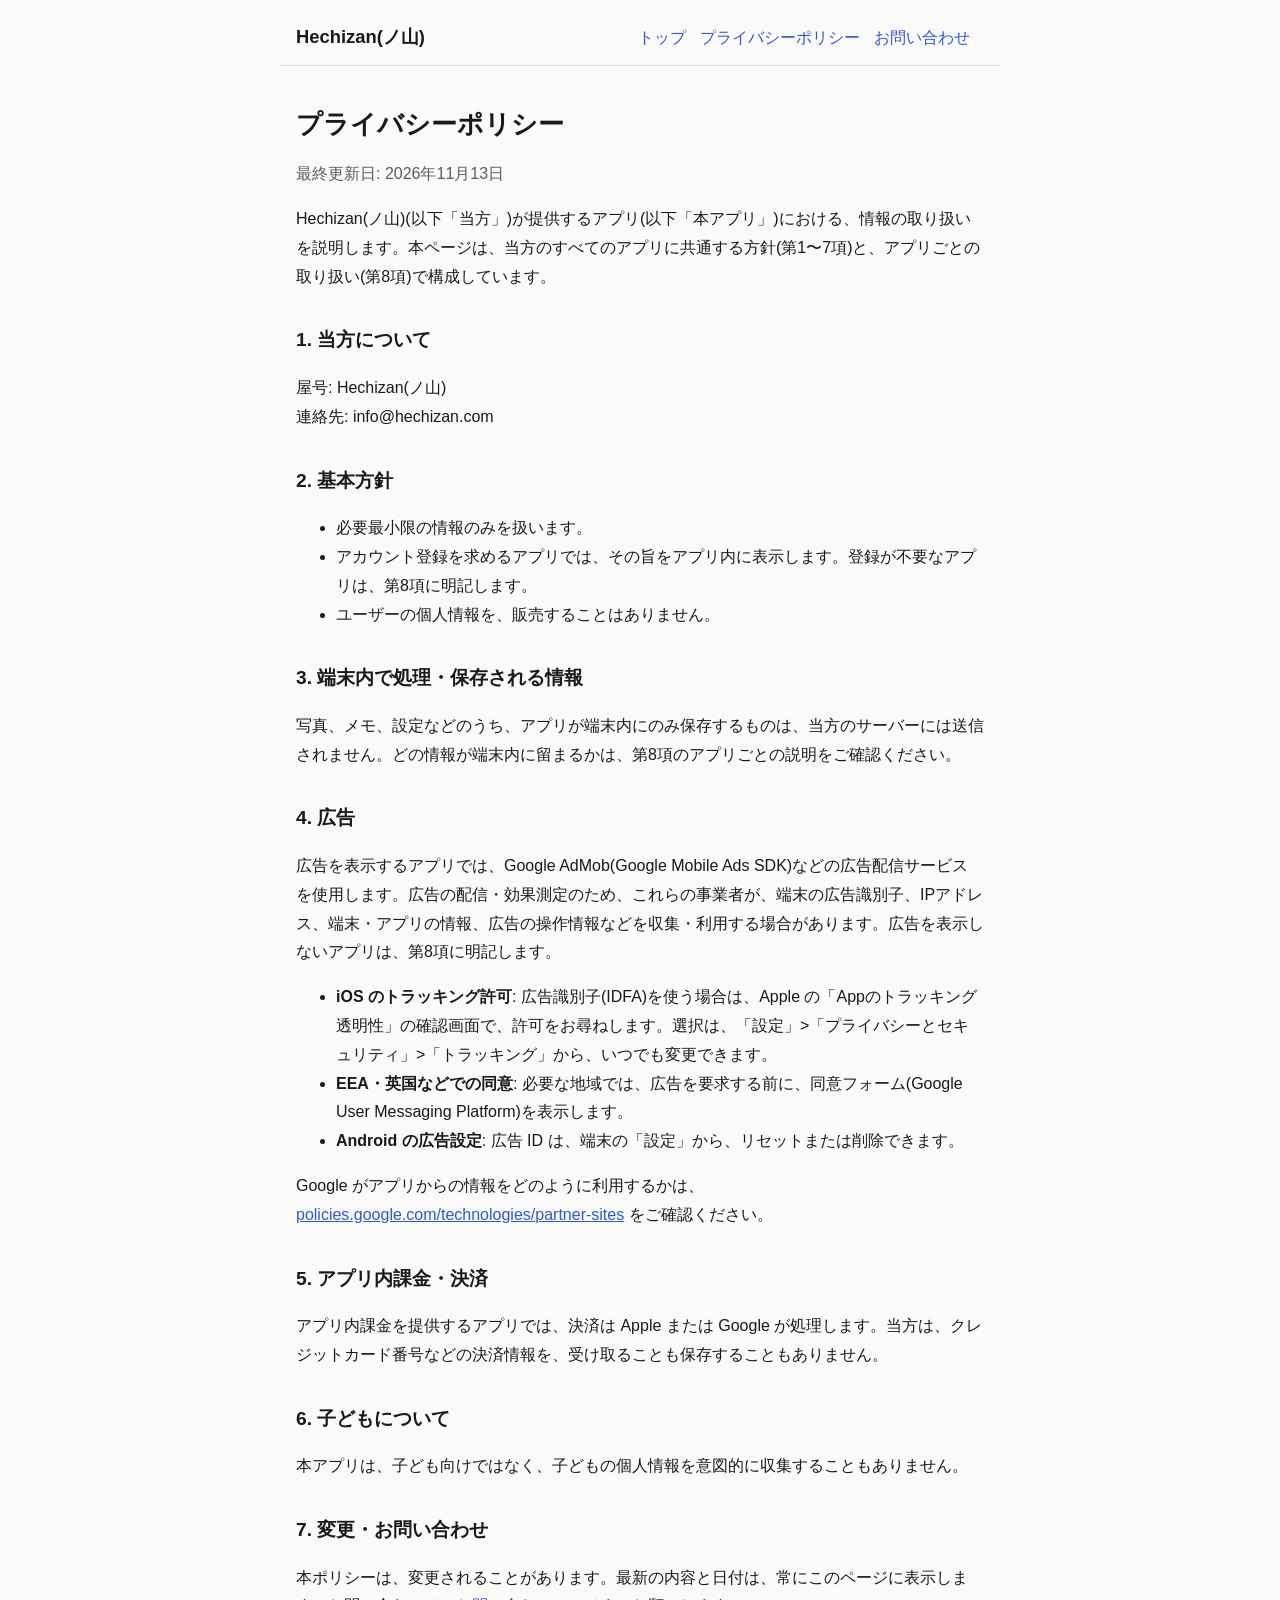
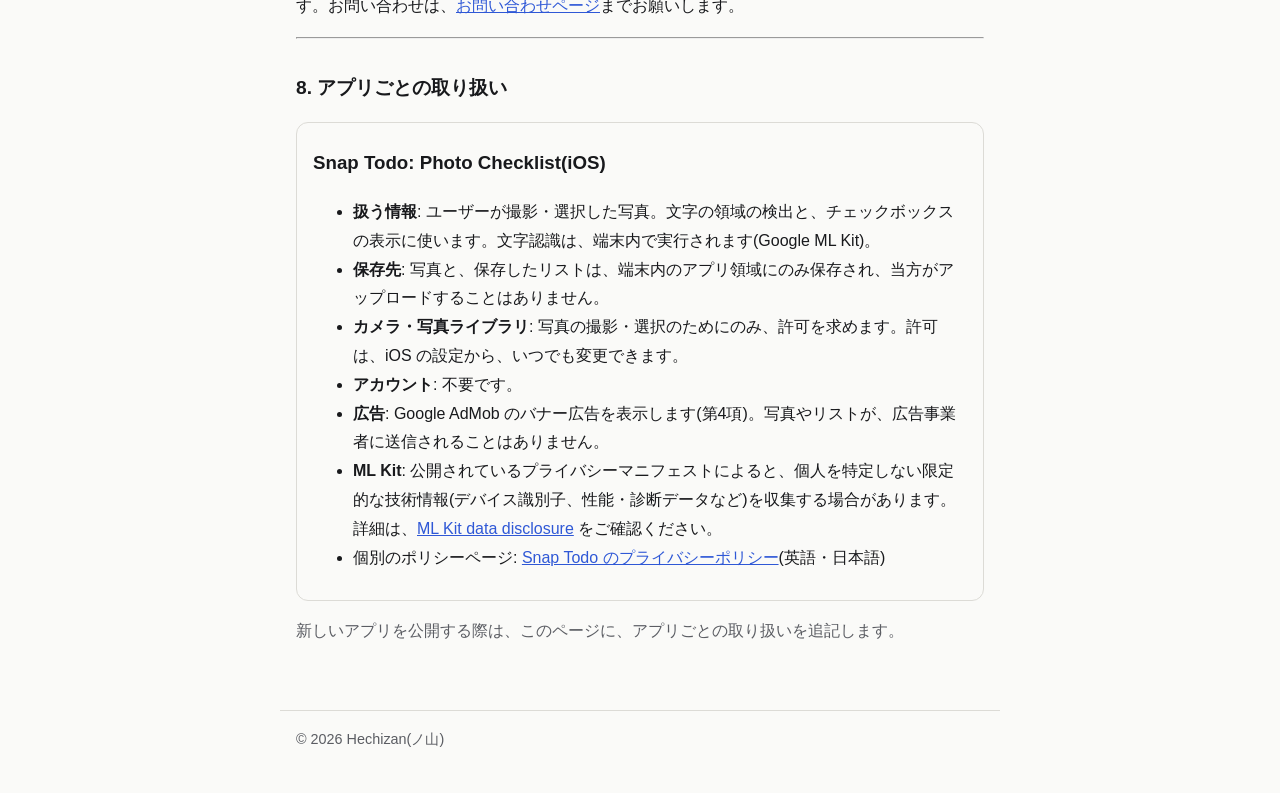
==== privacy/index.html @ 688349de "feat: add business site (top, privacy policy, contact, app-ads.txt) Co-Authored-By: Claude Sonnet 5." ====
<!doctype html>
<html lang="ja">
<head>
<meta charset="utf-8">
<meta name="viewport" content="width=device-width, initial-scale=1">
<title>プライバシーポリシー | Hechizan(ノ山)</title>
<meta name="description" content="Hechizan(ノ山)が提供するアプリの、情報の取り扱いについて。">
<link rel="stylesheet" href="/style.css">
</head>
<body>
<header>
  <a class="brand" href="/">Hechizan(ノ山)</a>
  <nav><a href="/">トップ</a><a href="/privacy/">プライバシーポリシー</a><a href="/contact/">お問い合わせ</a></nav>
</header>
<main>
<h1>プライバシーポリシー</h1>
<p class="sub">最終更新日: 2026年11月13日</p>

<p>Hechizan(ノ山)(以下「当方」)が提供するアプリ(以下「本アプリ」)における、情報の取り扱いを説明します。本ページは、当方のすべてのアプリに共通する方針(第1〜7項)と、アプリごとの取り扱い(第8項)で構成しています。</p>

<h2>1. 当方について</h2>
<p>屋号: Hechizan(ノ山)<br>連絡先: info@hechizan.com</p>

<h2>2. 基本方針</h2>
<ul>
  <li>必要最小限の情報のみを扱います。</li>
  <li>アカウント登録を求めるアプリでは、その旨をアプリ内に表示します。登録が不要なアプリは、第8項に明記します。</li>
  <li>ユーザーの個人情報を、販売することはありません。</li>
</ul>

<h2>3. 端末内で処理・保存される情報</h2>
<p>写真、メモ、設定などのうち、アプリが端末内にのみ保存するものは、当方のサーバーには送信されません。どの情報が端末内に留まるかは、第8項のアプリごとの説明をご確認ください。</p>

<h2>4. 広告</h2>
<p>広告を表示するアプリでは、Google AdMob(Google Mobile Ads SDK)などの広告配信サービスを使用します。広告の配信・効果測定のため、これらの事業者が、端末の広告識別子、IPアドレス、端末・アプリの情報、広告の操作情報などを収集・利用する場合があります。広告を表示しないアプリは、第8項に明記します。</p>
<ul>
  <li><strong>iOS のトラッキング許可</strong>: 広告識別子(IDFA)を使う場合は、Apple の「Appのトラッキング透明性」の確認画面で、許可をお尋ねします。選択は、「設定」&gt;「プライバシーとセキュリティ」&gt;「トラッキング」から、いつでも変更できます。</li>
  <li><strong>EEA・英国などでの同意</strong>: 必要な地域では、広告を要求する前に、同意フォーム(Google User Messaging Platform)を表示します。</li>
  <li><strong>Android の広告設定</strong>: 広告 ID は、端末の「設定」から、リセットまたは削除できます。</li>
</ul>
<p>Google がアプリからの情報をどのように利用するかは、<a href="https://policies.google.com/technologies/partner-sites">policies.google.com/technologies/partner-sites</a> をご確認ください。</p>

<h2>5. アプリ内課金・決済</h2>
<p>アプリ内課金を提供するアプリでは、決済は Apple または Google が処理します。当方は、クレジットカード番号などの決済情報を、受け取ることも保存することもありません。</p>

<h2>6. 子どもについて</h2>
<p>本アプリは、子ども向けではなく、子どもの個人情報を意図的に収集することもありません。</p>

<h2>7. 変更・お問い合わせ</h2>
<p>本ポリシーは、変更されることがあります。最新の内容と日付は、常にこのページに表示します。お問い合わせは、<a href="/contact/">お問い合わせページ</a>までお願いします。</p>

<hr>

<h2>8. アプリごとの取り扱い</h2>

<div class="card">
<h3>Snap Todo: Photo Checklist(iOS)</h3>
<ul>
  <li><strong>扱う情報</strong>: ユーザーが撮影・選択した写真。文字の領域の検出と、チェックボックスの表示に使います。文字認識は、端末内で実行されます(Google ML Kit)。</li>
  <li><strong>保存先</strong>: 写真と、保存したリストは、端末内のアプリ領域にのみ保存され、当方がアップロードすることはありません。</li>
  <li><strong>カメラ・写真ライブラリ</strong>: 写真の撮影・選択のためにのみ、許可を求めます。許可は、iOS の設定から、いつでも変更できます。</li>
  <li><strong>アカウント</strong>: 不要です。</li>
  <li><strong>広告</strong>: Google AdMob のバナー広告を表示します(第4項)。写真やリストが、広告事業者に送信されることはありません。</li>
  <li><strong>ML Kit</strong>: 公開されているプライバシーマニフェストによると、個人を特定しない限定的な技術情報(デバイス識別子、性能・診断データなど)を収集する場合があります。詳細は、<a href="https://developers.google.com/ml-kit/android-ios-aggregate-api-disclosure">ML Kit data disclosure</a> をご確認ください。</li>
  <li>個別のポリシーページ: <a href="https://hechizan13.github.io/phototodo-privacy/">Snap Todo のプライバシーポリシー</a>(英語・日本語)</li>
</ul>
</div>

<p class="sub">新しいアプリを公開する際は、このページに、アプリごとの取り扱いを追記します。</p>
</main>
<footer>© 2026 Hechizan(ノ山)</footer>
</body>
</html>
---- style.css ----
/* 共通スタイル: ビルド不要・外部読み込みなし(外部トラッキングなし)。スマホ優先の1カラム。 */
:root { --bg:#fafaf8; --fg:#18191c; --sub:#5b5d63; --line:#dcdbd6; --accent:#2f58d6; }
@media (prefers-color-scheme: dark) { :root { --bg:#111214; --fg:#f2f2f0; --sub:#a4a6ab; --line:#34363b; --accent:#93b1ff; } }
* { box-sizing: border-box; }
body { margin:0; font-family:-apple-system,"Hiragino Sans","Noto Sans JP",sans-serif; line-height:1.8; color:var(--fg); background:var(--bg); }
header, main, footer { max-width:720px; margin:0 auto; padding:0 16px; }
header { padding-top:20px; padding-bottom:12px; border-bottom:1px solid var(--line); display:flex; flex-wrap:wrap; gap:8px 20px; align-items:baseline; }
header .brand { font-weight:700; font-size:1.15rem; color:var(--fg); text-decoration:none; margin-right:auto; }
nav a { margin-right:14px; color:var(--accent); text-decoration:none; }
main { padding-top:24px; padding-bottom:48px; }
h1 { font-size:1.6rem; line-height:1.4; } h2 { font-size:1.2rem; margin-top:2rem; }
a { color:var(--accent); } .sub { color:var(--sub); }
.card { border:1px solid var(--line); border-radius:12px; padding:4px 16px 12px; margin:16px 0; }
footer { padding-top:16px; padding-bottom:40px; border-top:1px solid var(--line); color:var(--sub); font-size:.9rem; }
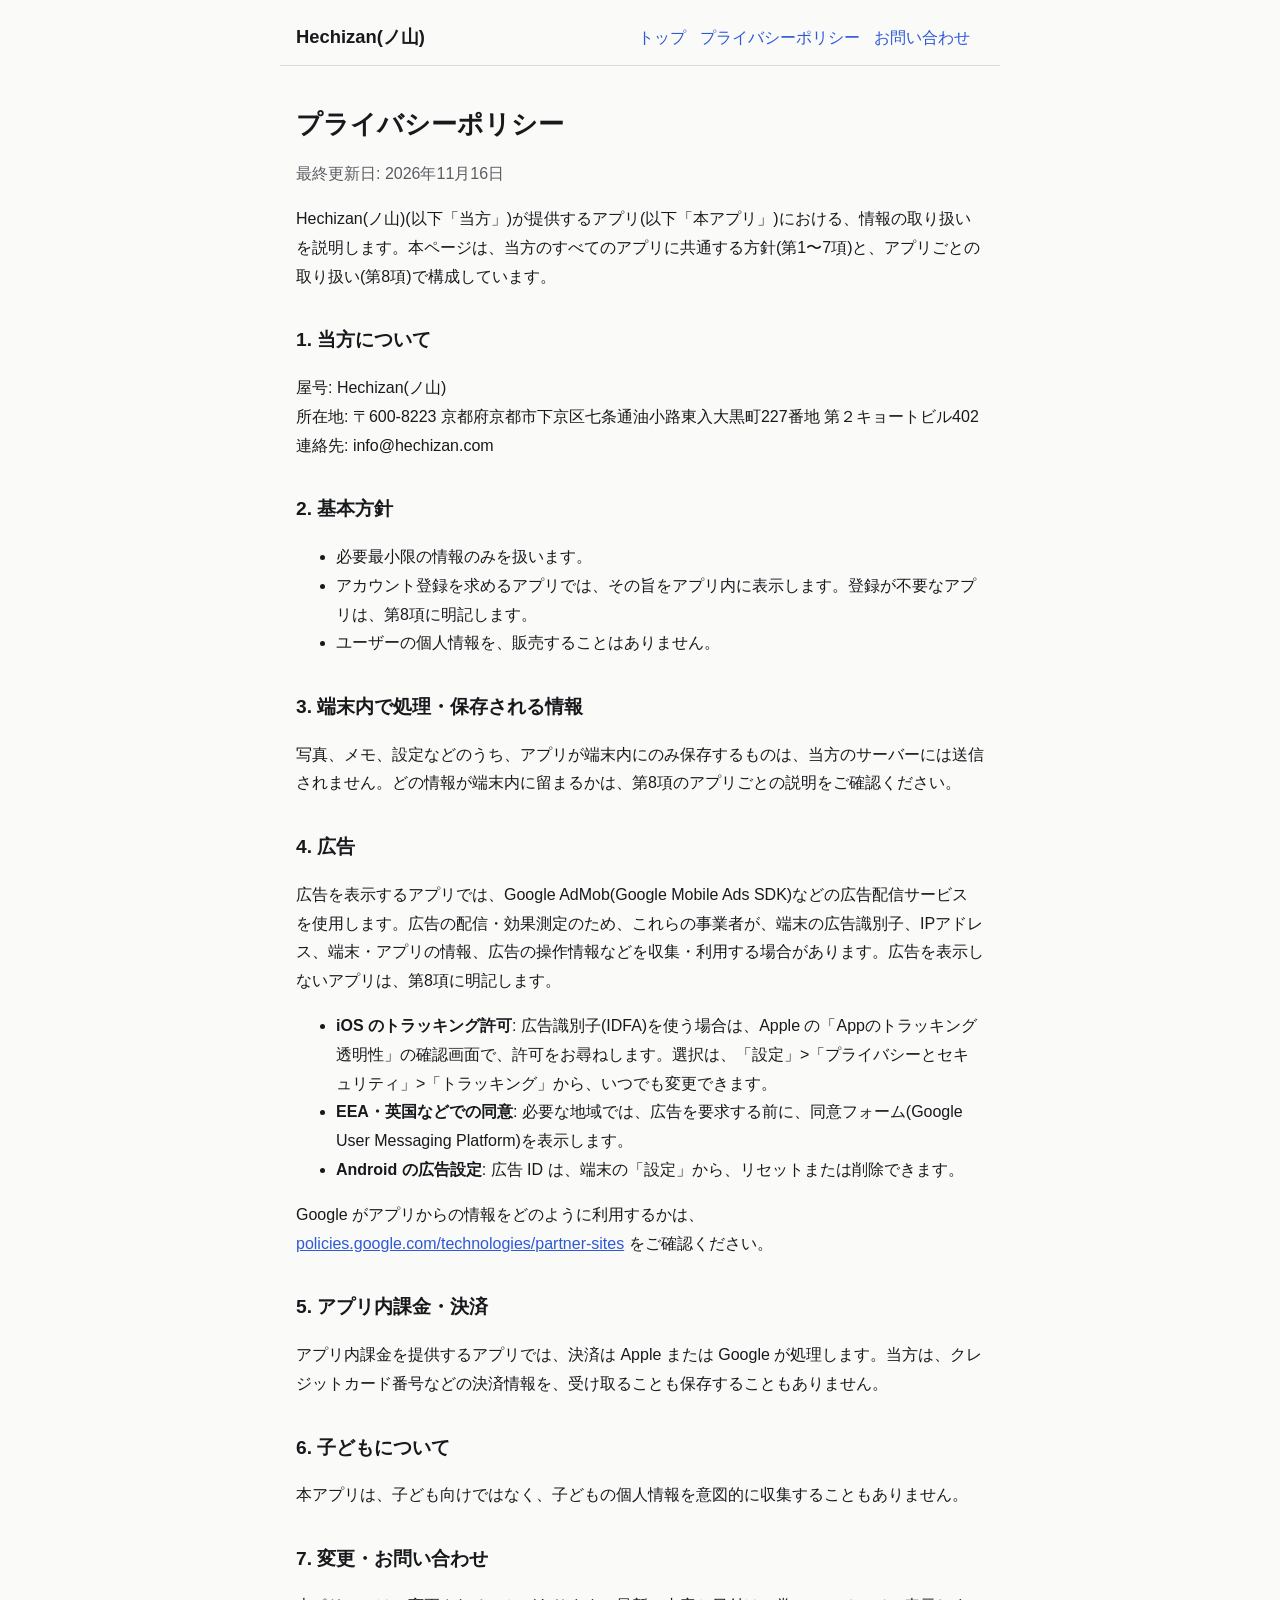
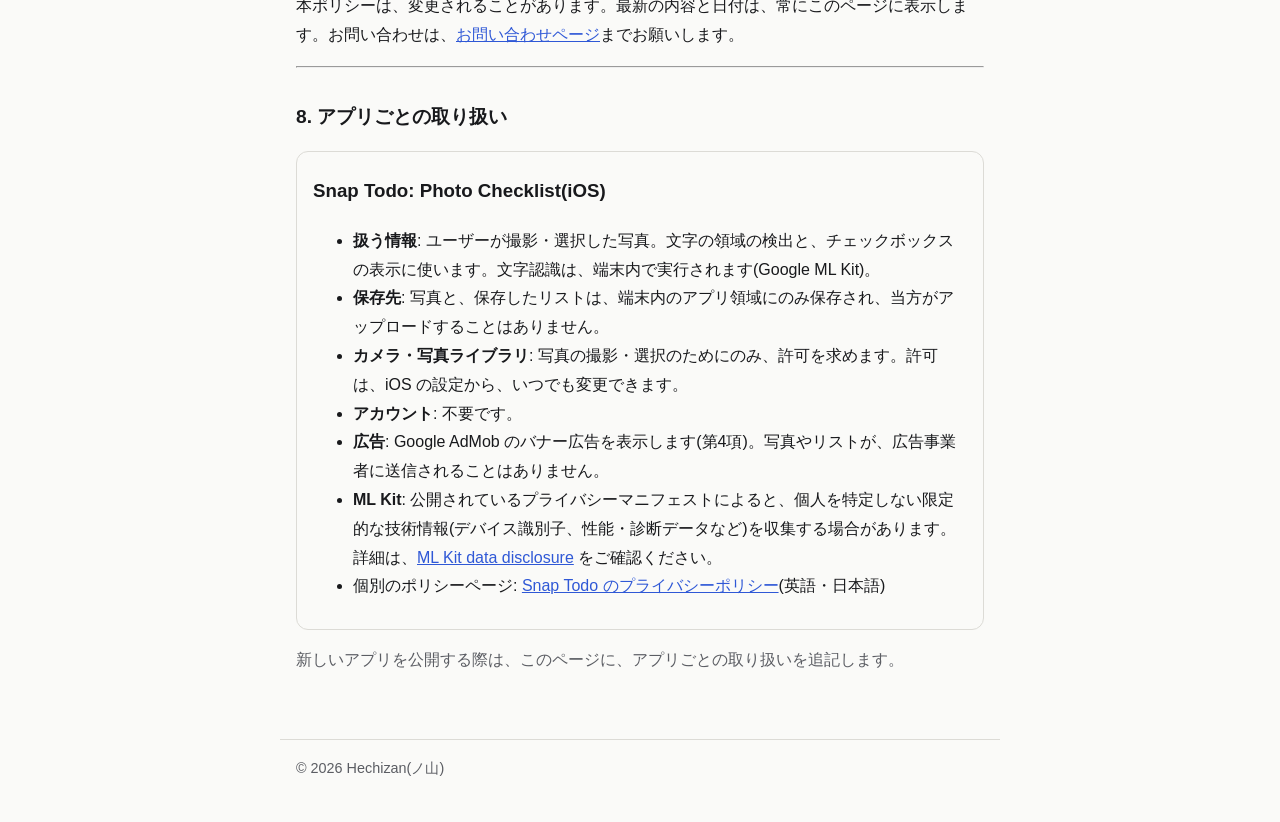
==== commit da03a288: "docs: add business address to top page and privacy policy Co-Authored-By: Claude Sonnet 5.5 <noreply" ====
--- a/privacy/index.html
+++ b/privacy/index.html
@@ -14,12 +14,12 @@
 </header>
 <main>
 <h1>プライバシーポリシー</h1>
-<p class="sub">最終更新日: 2026年11月13日</p>
+<p class="sub">最終更新日: 2026年11月16日</p>
 
 <p>Hechizan(ノ山)(以下「当方」)が提供するアプリ(以下「本アプリ」)における、情報の取り扱いを説明します。本ページは、当方のすべてのアプリに共通する方針(第1〜7項)と、アプリごとの取り扱い(第8項)で構成しています。</p>
 
 <h2>1. 当方について</h2>
-<p>屋号: Hechizan(ノ山)<br>連絡先: info@hechizan.com</p>
+<p>屋号: Hechizan(ノ山)<br>所在地: 〒600-8223 京都府京都市下京区七条通油小路東入大黒町227番地 第２キョートビル402<br>連絡先: info@hechizan.com</p>
 
 <h2>2. 基本方針</h2>
 <ul>
